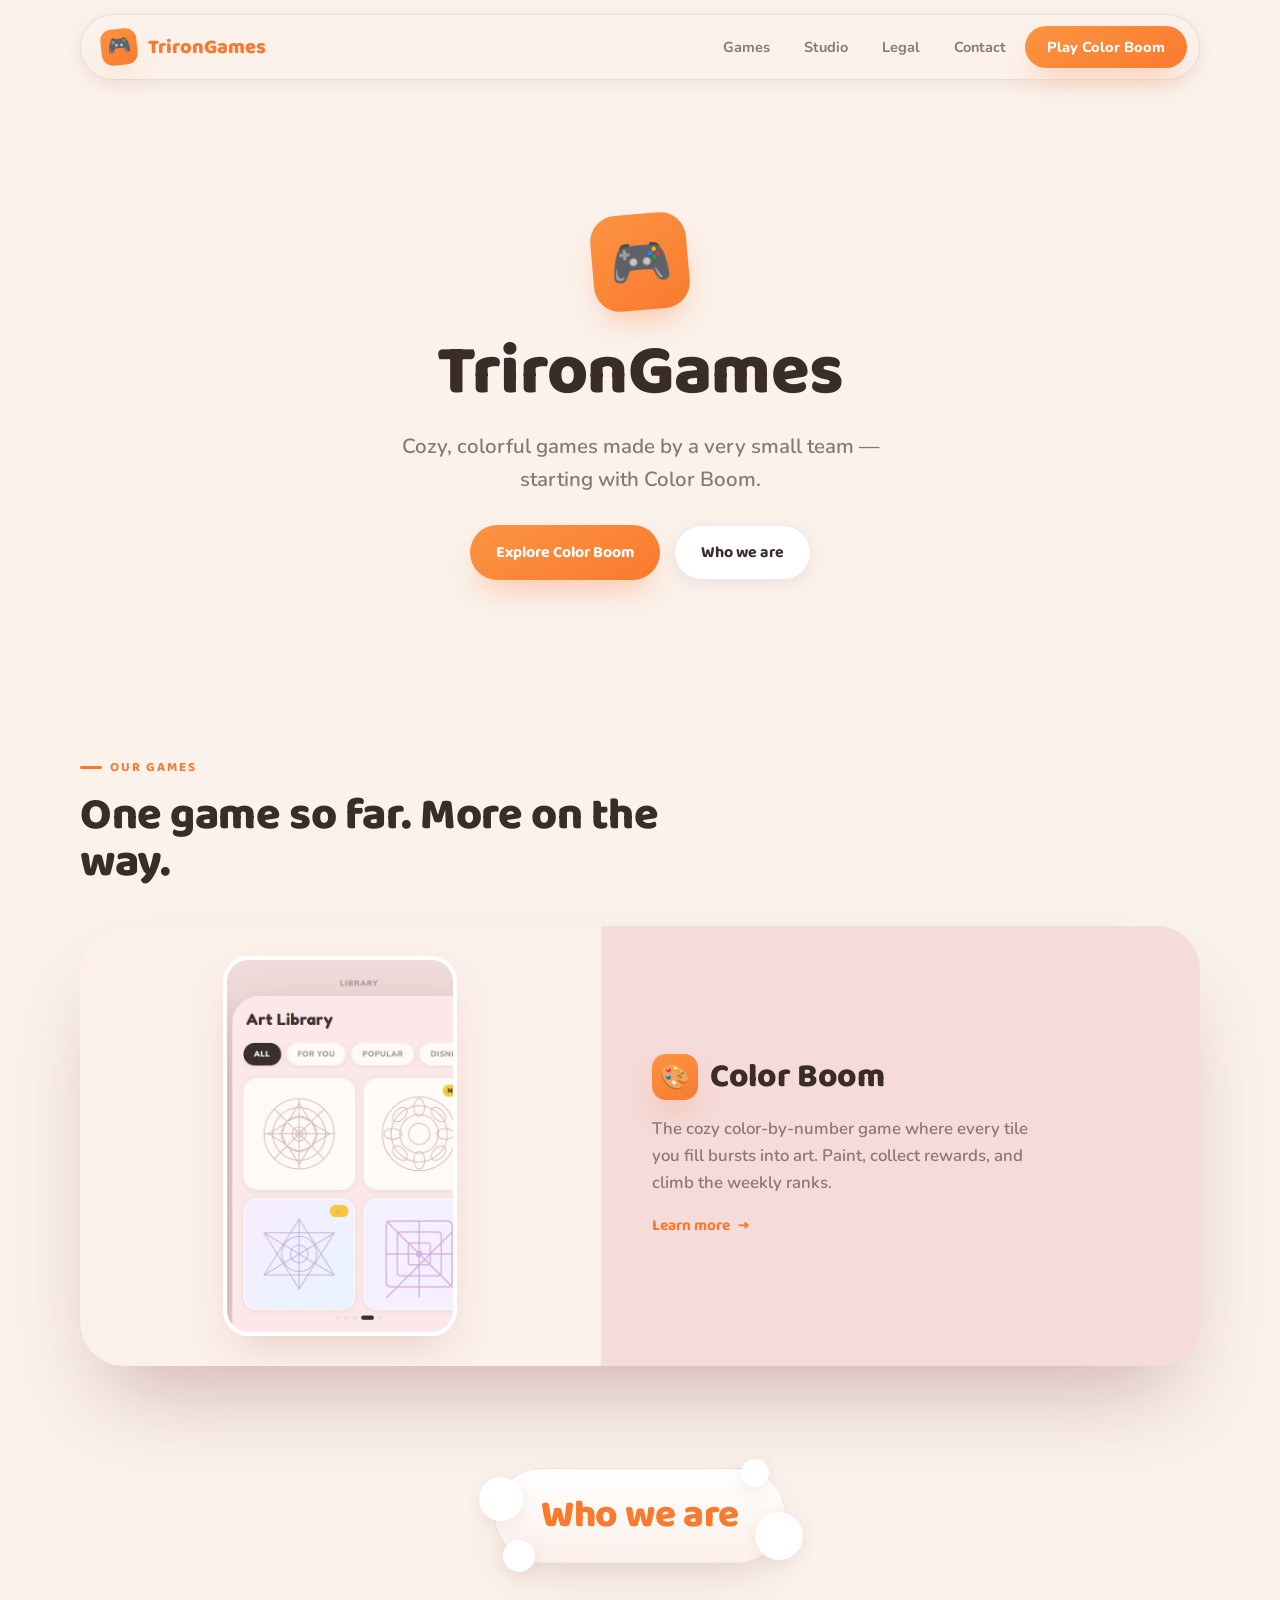
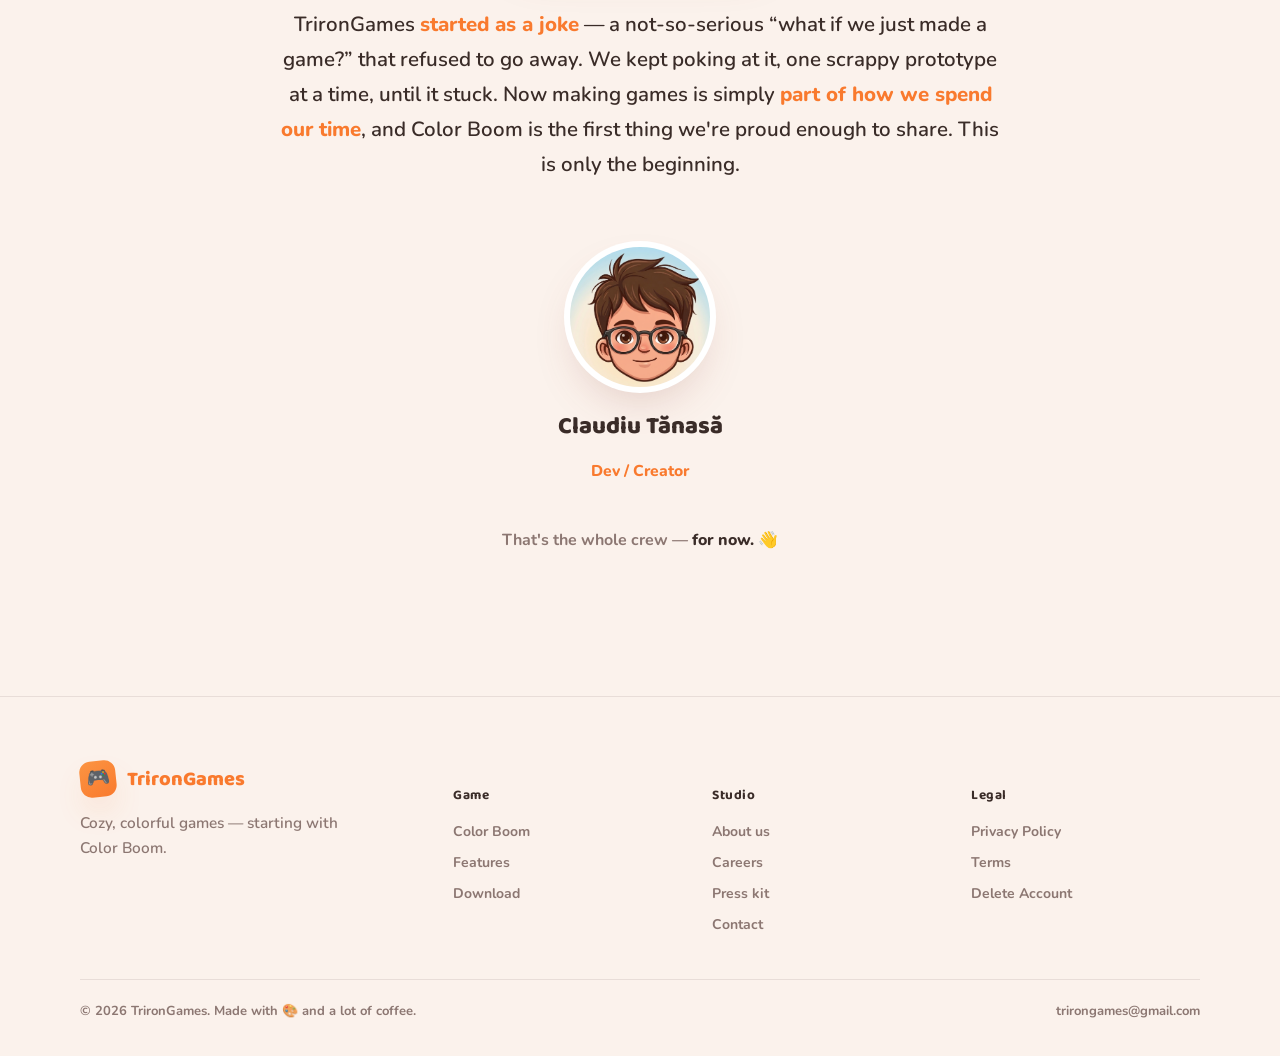
==== index.html @ ec401fc4 "Restructure into TrironGames studio site with Color Boom game page Adds studio homepage, dedicated C" ====
<!DOCTYPE html>
<html lang="en">
<head>
<meta charset="UTF-8" />
<meta name="viewport" content="width=device-width, initial-scale=1.0" />
<title>TrironGames — Cozy, colorful games</title>
<link rel="preconnect" href="https://fonts.googleapis.com" />
<link rel="preconnect" href="https://fonts.gstatic.com" crossorigin />
<link href="https://fonts.googleapis.com/css2?family=Baloo+2:wght@500;600;700;800&family=Nunito:wght@400;600;700;800;900&display=swap" rel="stylesheet" />
<link rel="stylesheet" href="assets/site.css" />
<style>
  /* Home-page-only styles */
  .home-hero { padding: clamp(70px, 10vw, 120px) 0 clamp(40px, 6vw, 70px); text-align: center; }
  .home-hero .mark-big {
    width: 96px; height: 96px; border-radius: 26px; margin: 0 auto 26px;
    background: linear-gradient(150deg, var(--primary-2), var(--primary));
    display: grid; place-items: center; font-size: 50px; color: #fff;
    box-shadow: var(--shadow-pop); transform: rotate(-5deg);
  }
  .home-hero h1 { font-size: clamp(2.6rem, 6vw, 4.4rem); }
  .home-hero .tag {
    margin: 20px auto 0; max-width: 46ch; font-size: clamp(1.05rem, 1.6vw, 1.3rem);
    color: var(--ink-2); font-weight: 600;
  }
  .home-hero .actions { display: flex; gap: 14px; justify-content: center; margin-top: 30px; flex-wrap: wrap; }

  .games-grid { display: grid; grid-template-columns: 1fr; gap: 24px; }
  .game-card {
    display: grid; grid-template-columns: 1fr 1.15fr; align-items: stretch;
    border-radius: var(--r-xl); overflow: hidden; box-shadow: var(--shadow-lg);
    background: var(--bg-2);
  }
  .game-card .shot { position: relative; background: var(--card-2); display: grid; place-items: center; padding: 30px; }
  .game-card .shot img { border-radius: 26px; box-shadow: var(--shadow-md); border: 4px solid #fff; max-height: 380px; }
  .game-card .info { padding: clamp(30px, 4vw, 52px); display: flex; flex-direction: column; gap: 16px; justify-content: center; align-items: flex-start; }
  .game-card .icon-row { display: flex; align-items: center; gap: 12px; }
  .game-card .icon-row .mini-mark {
    width: 46px; height: 46px; border-radius: 14px; display: grid; place-items: center; font-size: 24px; color: #fff;
    background: linear-gradient(150deg, var(--primary-2), var(--primary)); box-shadow: var(--shadow-pop);
  }
  .game-card h3 { font-size: clamp(1.6rem, 2.6vw, 2.2rem); }
  .game-card p.blurb { color: var(--ink-2); font-size: 1.05rem; max-width: 40ch; }
  .game-card .learn { font-family: var(--font-display); font-weight: 700; font-size: 15.5px; display: inline-flex; align-items: center; gap: 8px; }
  .game-card .learn:hover .arrow { transform: translateX(3px); }
  .game-card .arrow { transition: transform .2s; }
  @media (max-width: 800px) { .game-card { grid-template-columns: 1fr; } }

  /* Who we are (studio) */
  .who { display: flex; flex-direction: column; align-items: center; text-align: center; }
  .who-pill {
    position: relative; display: inline-flex; align-items: center; justify-content: center;
    padding: 16px 46px; border-radius: 999px; margin-bottom: clamp(28px, 4vw, 44px);
    background: linear-gradient(180deg, #ffffff, var(--card-2));
    box-shadow: var(--shadow-md); border: 1px solid var(--line);
    font-family: var(--font-display); font-weight: 800; color: var(--primary);
    font-size: clamp(1.6rem, 3.2vw, 2.4rem); letter-spacing: -.01em; z-index: 1; white-space: nowrap;
  }
  .who-pill .puff { position: absolute; background: #fff; border-radius: 50%; box-shadow: var(--shadow-sm); z-index: -1; }
  .who-pill .p1 { width: 44px; height: 44px; left: -16px; top: 8px; }
  .who-pill .p2 { width: 32px; height: 32px; left: 8px; bottom: -10px; }
  .who-pill .p3 { width: 48px; height: 48px; right: -18px; bottom: 2px; }
  .who-pill .p4 { width: 28px; height: 28px; right: 16px; top: -10px; }
  .who-story {
    max-width: 60ch; margin: 0 auto clamp(40px, 5vw, 60px);
    font-size: clamp(1.05rem, 1.6vw, 1.28rem); line-height: 1.7; font-weight: 600; color: var(--ink);
    text-wrap: pretty;
  }
  .who-story .hl { color: var(--primary); font-weight: 800; }
  .who-member { display: flex; flex-direction: column; align-items: center; gap: 14px; }
  .who-av-ring { padding: 6px; background: #fff; border-radius: 50%; box-shadow: var(--shadow-md); }
  .who-av-ring img { display: block; width: 140px; height: 140px; border-radius: 50%; object-fit: cover; background: var(--card-2); }
  .who-member b { font-family: var(--font-display); font-weight: 800; font-size: 1.5rem; color: var(--ink); }
  .who-member small { font-weight: 800; font-size: .98rem; color: var(--primary); }
  .who-foot { margin-top: clamp(30px, 4vw, 46px); font-weight: 700; color: var(--ink-2); font-size: 1rem; }
  .who-foot b { color: var(--ink); font-weight: 800; }
</style>
<template id="__bundler_thumbnail">
<svg xmlns="http://www.w3.org/2000/svg" viewBox="0 0 100 100">
<rect width="100" height="100" fill="#FBF2EC"/>
<rect x="30" y="30" width="40" height="40" rx="12" fill="#F97A2E"/>
<circle cx="50" cy="50" r="9" fill="#fff"/>
</svg>
</template>
</head>
<body>

<nav class="site-nav">
  <div class="wrap">
    <div class="nav-inner">
      <a class="site-brand" href="#top">
        <span class="mark">🎮</span>
        <span>TrironGames</span>
      </a>
      <div class="site-nav-links">
        <a href="#games">Games</a>
        <a href="#studio">Studio</a>
        <a href="legal/index.html">Legal</a>
        <a href="mailto:trirongames@gmail.com">Contact</a>
        <a class="cta" href="games/color-boom/index.html">Play Color Boom</a>
      </div>
    </div>
  </div>
</nav>

<header class="home-hero wrap" id="top">
  <div class="mark-big">🎮</div>
  <h1>TrironGames</h1>
  <p class="tag">Cozy, colorful games made by a very small team — starting with Color Boom.</p>
  <div class="actions">
    <a class="btn btn-primary" href="games/color-boom/index.html">Explore Color Boom</a>
    <a class="btn btn-ghost" href="#studio">Who we are</a>
  </div>
</header>

<section class="section" id="games">
  <div class="wrap">
    <div style="max-width:620px; margin-bottom: 40px;">
      <span class="eyebrow">Our games</span>
      <h2 style="font-size:clamp(1.9rem,3.6vw,2.8rem); margin-top:14px;">One game so far. More on the way.</h2>
    </div>
    <div class="games-grid">
      <div class="game-card">
        <div class="shot">
          <img src="games/color-boom/assets/screens/library.png" alt="Color Boom art library screenshot" />
        </div>
        <div class="info">
          <div class="icon-row">
            <div class="mini-mark">🎨</div>
            <h3>Color Boom</h3>
          </div>
          <p class="blurb">The cozy color-by-number game where every tile you fill bursts into art. Paint, collect rewards, and climb the weekly ranks.</p>
          <a class="learn" href="games/color-boom/index.html">Learn more <span class="arrow">→</span></a>
        </div>
      </div>
    </div>
  </div>
</section>

<section class="section" id="studio" style="padding-top:0;">
  <div class="wrap">
    <div class="who">
      <div class="who-pill">
        <span class="puff p1"></span><span class="puff p2"></span>
        <span class="puff p3"></span><span class="puff p4"></span>
        Who we are
      </div>
      <p class="who-story">
        TrironGames <span class="hl">started as a joke</span> — a not-so-serious
        “what if we just made a game?” that refused to go away. We kept poking at it,
        one scrappy prototype at a time, until it stuck. Now making games is simply
        <span class="hl">part of how we spend our time</span>, and Color Boom is
        the first thing we're proud enough to share. This is only the beginning.
      </p>
      <div class="who-member">
        <div class="who-av-ring"><img src="assets/claudiu.png" alt="Claudiu Tănasă" /></div>
        <b>Claudiu Tănasă</b>
        <small>Dev / Creator</small>
      </div>
      <p class="who-foot">That's the whole crew — <b>for now.</b> 👋</p>
    </div>
  </div>
</section>

<footer class="site-footer">
  <div class="wrap">
    <div class="footer-top">
      <div class="footer-brand">
        <a class="site-brand" href="#top">
          <span class="mark">🎮</span>
          <span>TrironGames</span>
        </a>
        <p>Cozy, colorful games — starting with Color Boom.</p>
      </div>
      <div>
        <h5>Game</h5>
        <ul>
          <li><a href="games/color-boom/index.html">Color Boom</a></li>
          <li><a href="games/color-boom/index.html#features">Features</a></li>
          <li><a href="games/color-boom/index.html#download">Download</a></li>
        </ul>
      </div>
      <div>
        <h5>Studio</h5>
        <ul>
          <li><a href="#studio">About us</a></li>
          <li><a href="#studio">Careers</a></li>
          <li><a href="#studio">Press kit</a></li>
          <li><a href="mailto:trirongames@gmail.com">Contact</a></li>
        </ul>
      </div>
      <div>
        <h5>Legal</h5>
        <ul>
          <li><a href="legal/privacy-policy.html">Privacy Policy</a></li>
          <li><a href="legal/terms.html">Terms</a></li>
          <li><a href="legal/delete-account.html">Delete Account</a></li>
        </ul>
      </div>
    </div>
    <div class="footer-bot">
      <span>© 2026 TrironGames. Made with 🎨 and a lot of coffee.</span>
      <span>trirongames@gmail.com</span>
    </div>
  </div>
</footer>

</body>
</html>
---- assets/site.css ----
/* assets/site.css — shared design tokens & chrome for TrironGames site
   (homepage + legal pages). Fonts: Baloo 2 (display) + Nunito (body).
   Accent: warm orange, matching the Color Boom brand. */

:root {
  --bg:        #FBF2EC;
  --bg-2:      #F5DBD9;
  --card:      #FFFFFF;
  --card-2:    #FCF0EA;
  --ink:       #3A2C28;
  --ink-2:     #8C7772;
  --ink-3:     #B9A6A0;
  --line:      rgba(58,44,40,.10);
  --line-2:    rgba(58,44,40,.16);

  --primary:   #F97A2E;
  --primary-2: #FC9442;
  --primary-ink: #FFFFFF;

  --shadow-sm: 0 4px 16px rgba(150,80,70,.10);
  --shadow-md: 0 20px 44px -16px rgba(150,80,70,.26);
  --shadow-lg: 0 48px 90px -28px rgba(130,62,52,.36);
  --shadow-pop: 0 16px 32px -10px rgba(249,122,46,.42);

  --r-sm: 14px;
  --r-md: 22px;
  --r-lg: 32px;
  --r-xl: 44px;

  --font-display: "Baloo 2", system-ui, sans-serif;
  --font-body: "Nunito", system-ui, sans-serif;
}

*, *::before, *::after { box-sizing: border-box; }
html { scroll-behavior: smooth; }
body {
  margin: 0;
  font-family: var(--font-body);
  font-weight: 600;
  color: var(--ink);
  background: var(--bg);
  -webkit-font-smoothing: antialiased;
}
h1, h2, h3, h4 { font-family: var(--font-display); font-weight: 800; margin: 0; line-height: 1.05; letter-spacing: -.01em; }
p { margin: 0; line-height: 1.6; }
a { color: var(--primary); text-decoration: none; }
a:hover { color: var(--primary-2); }
img { display: block; max-width: 100%; }
button { font-family: inherit; cursor: pointer; }
::selection { background: var(--primary); color: #fff; }

.wrap { width: min(1120px, 92vw); margin: 0 auto; }
.section { padding: clamp(56px, 8vw, 110px) 0; }
.eyebrow {
  font-family: var(--font-display); font-weight: 700;
  font-size: 13px; letter-spacing: .14em; text-transform: uppercase;
  color: var(--primary); display: inline-flex; align-items: center; gap: 8px;
}
.eyebrow::before { content: ""; width: 22px; height: 3px; border-radius: 2px; background: var(--primary); }

/* ---------- Nav ---------- */
.site-nav { position: sticky; top: 0; z-index: 100; padding: 14px 0; }
.site-nav .nav-inner {
  display: flex; align-items: center; gap: 18px;
  padding: 11px 12px 11px 20px; border-radius: 999px;
  background: color-mix(in srgb, var(--bg) 74%, transparent);
  -webkit-backdrop-filter: blur(16px) saturate(150%); backdrop-filter: blur(16px) saturate(150%);
  border: 1px solid var(--line); box-shadow: var(--shadow-sm);
}
.site-brand { display: flex; align-items: center; gap: 11px; font-family: var(--font-display); font-weight: 800; font-size: 20px; }
.site-brand .mark {
  width: 36px; height: 36px; border-radius: 11px;
  background: linear-gradient(150deg, var(--primary-2), var(--primary));
  display: grid; place-items: center; font-size: 19px; color: #fff;
  box-shadow: var(--shadow-pop); transform: rotate(-6deg);
}
.site-nav-links { display: flex; gap: 4px; margin-left: auto; align-items: center; }
.site-nav-links a { font-weight: 700; font-size: 14.5px; color: var(--ink-2); padding: 9px 15px; border-radius: 999px; transition: .2s; }
.site-nav-links a:hover { color: var(--ink); background: rgba(255,255,255,.6); }
.site-nav-links .cta {
  border: none; color: #fff; font-weight: 800; font-size: 14.5px;
  padding: 11px 22px; border-radius: 999px;
  background: linear-gradient(150deg, var(--primary-2), var(--primary));
  box-shadow: var(--shadow-pop);
}
@media (max-width: 720px) { .site-nav-links a:not(.cta) { display: none; } }

/* ---------- Buttons ---------- */
.btn {
  display: inline-flex; align-items: center; gap: 9px; border: none;
  font-family: var(--font-display); font-weight: 700; font-size: 16px;
  padding: 14px 26px; border-radius: 999px; transition: transform .25s cubic-bezier(.34,1.56,.64,1);
}
.btn-primary { color: #fff; background: linear-gradient(150deg, var(--primary-2), var(--primary)); box-shadow: var(--shadow-pop); }
.btn-primary:hover { transform: translateY(-3px) scale(1.02); }
.btn-ghost { background: var(--card); color: var(--ink); box-shadow: var(--shadow-sm); border: 1px solid var(--line); }
.btn-ghost:hover { transform: translateY(-3px); }

/* ---------- Footer (shared) ---------- */
.site-footer { padding: 64px 0 36px; border-top: 1px solid var(--line); margin-top: 40px; }
.site-footer .footer-top { display: grid; grid-template-columns: 1.5fr 1fr 1fr 1fr; gap: 30px; }
.site-footer .footer-brand p { color: var(--ink-2); font-size: .96rem; max-width: 30ch; margin-top: 14px; }
.site-footer h5 { font-family: var(--font-display); font-size: 13.5px; letter-spacing: .04em; margin-bottom: 14px; }
.site-footer ul { list-style: none; padding: 0; margin: 0; display: flex; flex-direction: column; gap: 9px; }
.site-footer ul a { color: var(--ink-2); font-weight: 700; font-size: 14px; }
.site-footer ul a:hover { color: var(--primary); }
.site-footer .footer-bot {
  display: flex; flex-wrap: wrap; justify-content: space-between; gap: 12px; align-items: center;
  margin-top: 44px; padding-top: 22px; border-top: 1px solid var(--line);
  color: var(--ink-2); font-size: 13px; font-weight: 700;
}
@media (max-width: 720px) { .site-footer .footer-top { grid-template-columns: 1fr 1fr; } }

/* ---------- Cards ---------- */
.card {
  background: var(--card); border-radius: var(--r-lg); box-shadow: var(--shadow-sm);
  border: 1px solid var(--line);
}
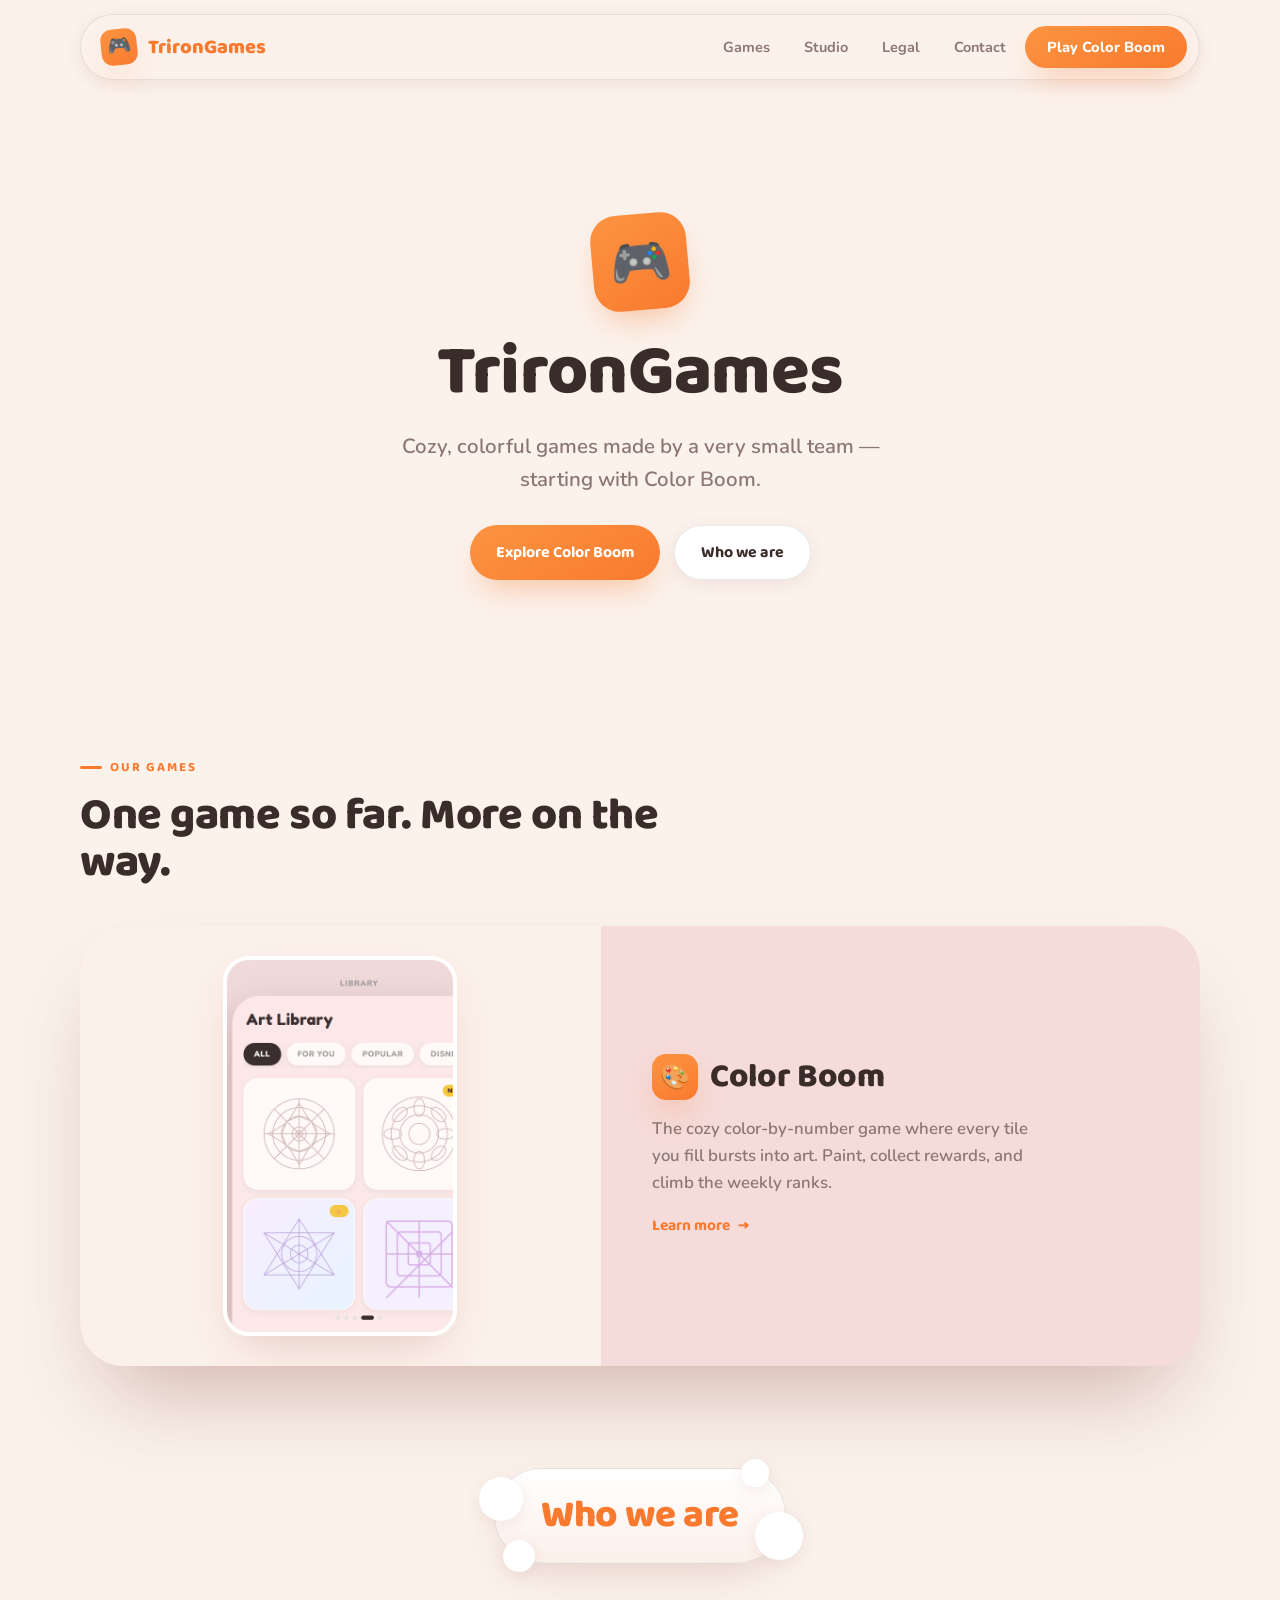
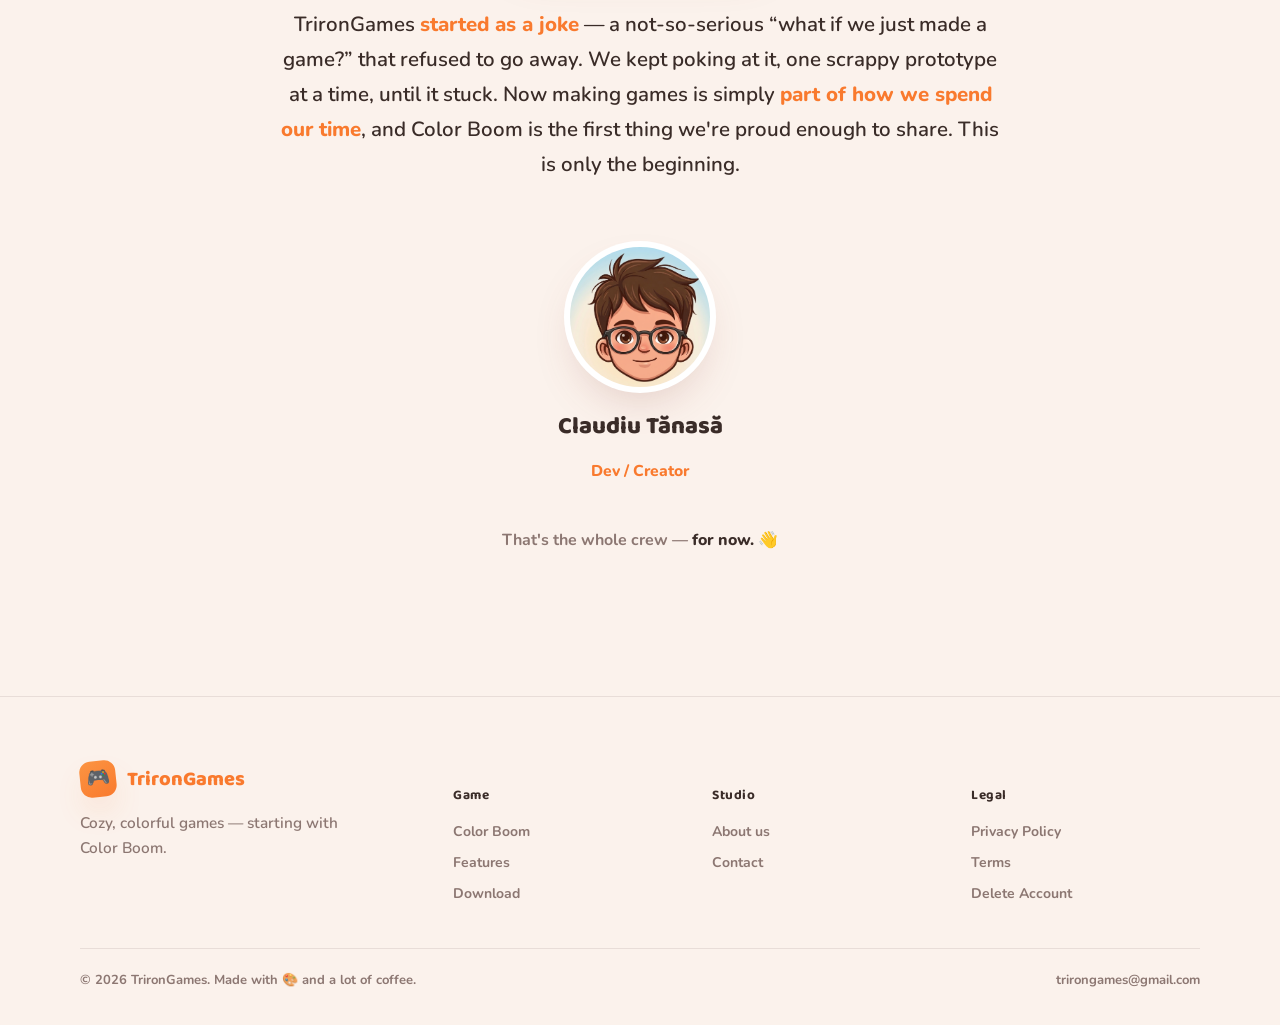
==== commit 3d60704a: "Fix Color Boom site: real logo/screenshots, working links, headliner-only hero - Remove dev-only her" ====
--- a/index.html
+++ b/index.html
@@ -183,8 +183,6 @@
         <h5>Studio</h5>
         <ul>
           <li><a href="#studio">About us</a></li>
-          <li><a href="#studio">Careers</a></li>
-          <li><a href="#studio">Press kit</a></li>
           <li><a href="mailto:trirongames@gmail.com">Contact</a></li>
         </ul>
       </div>
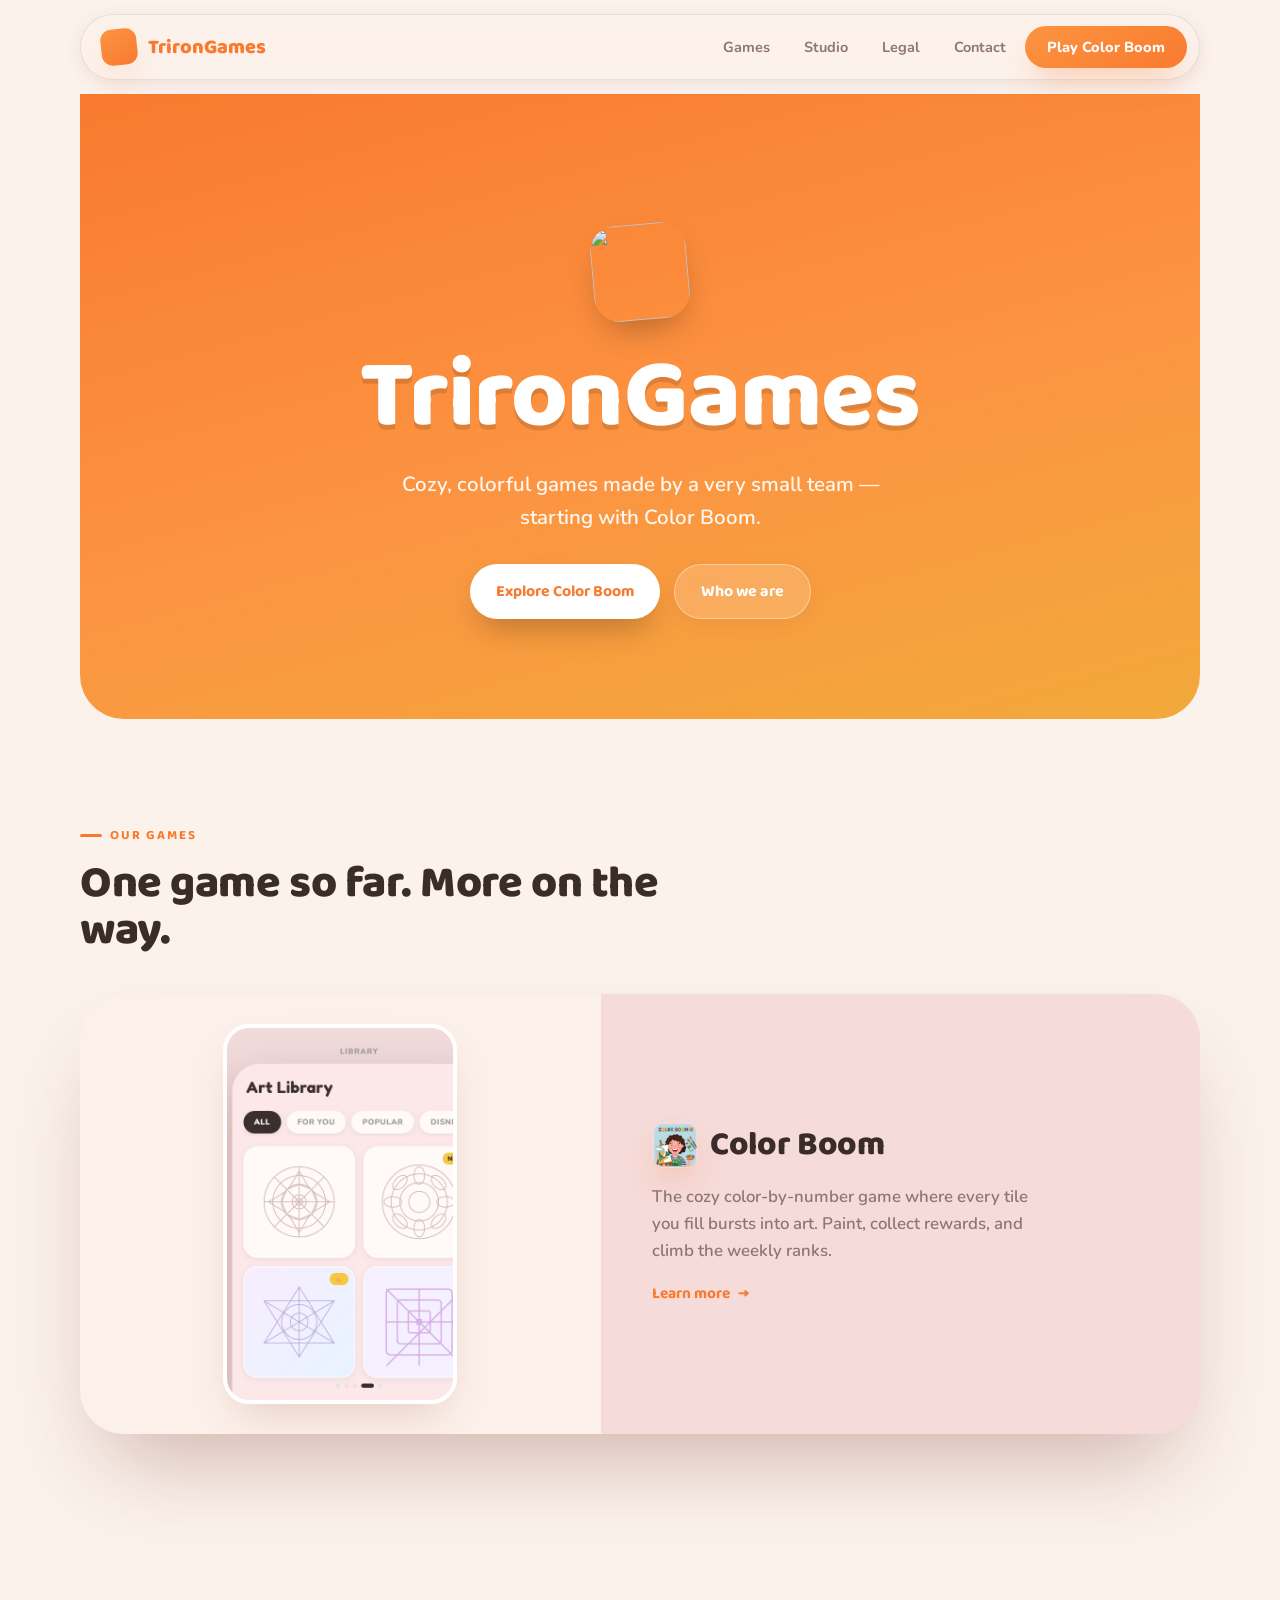
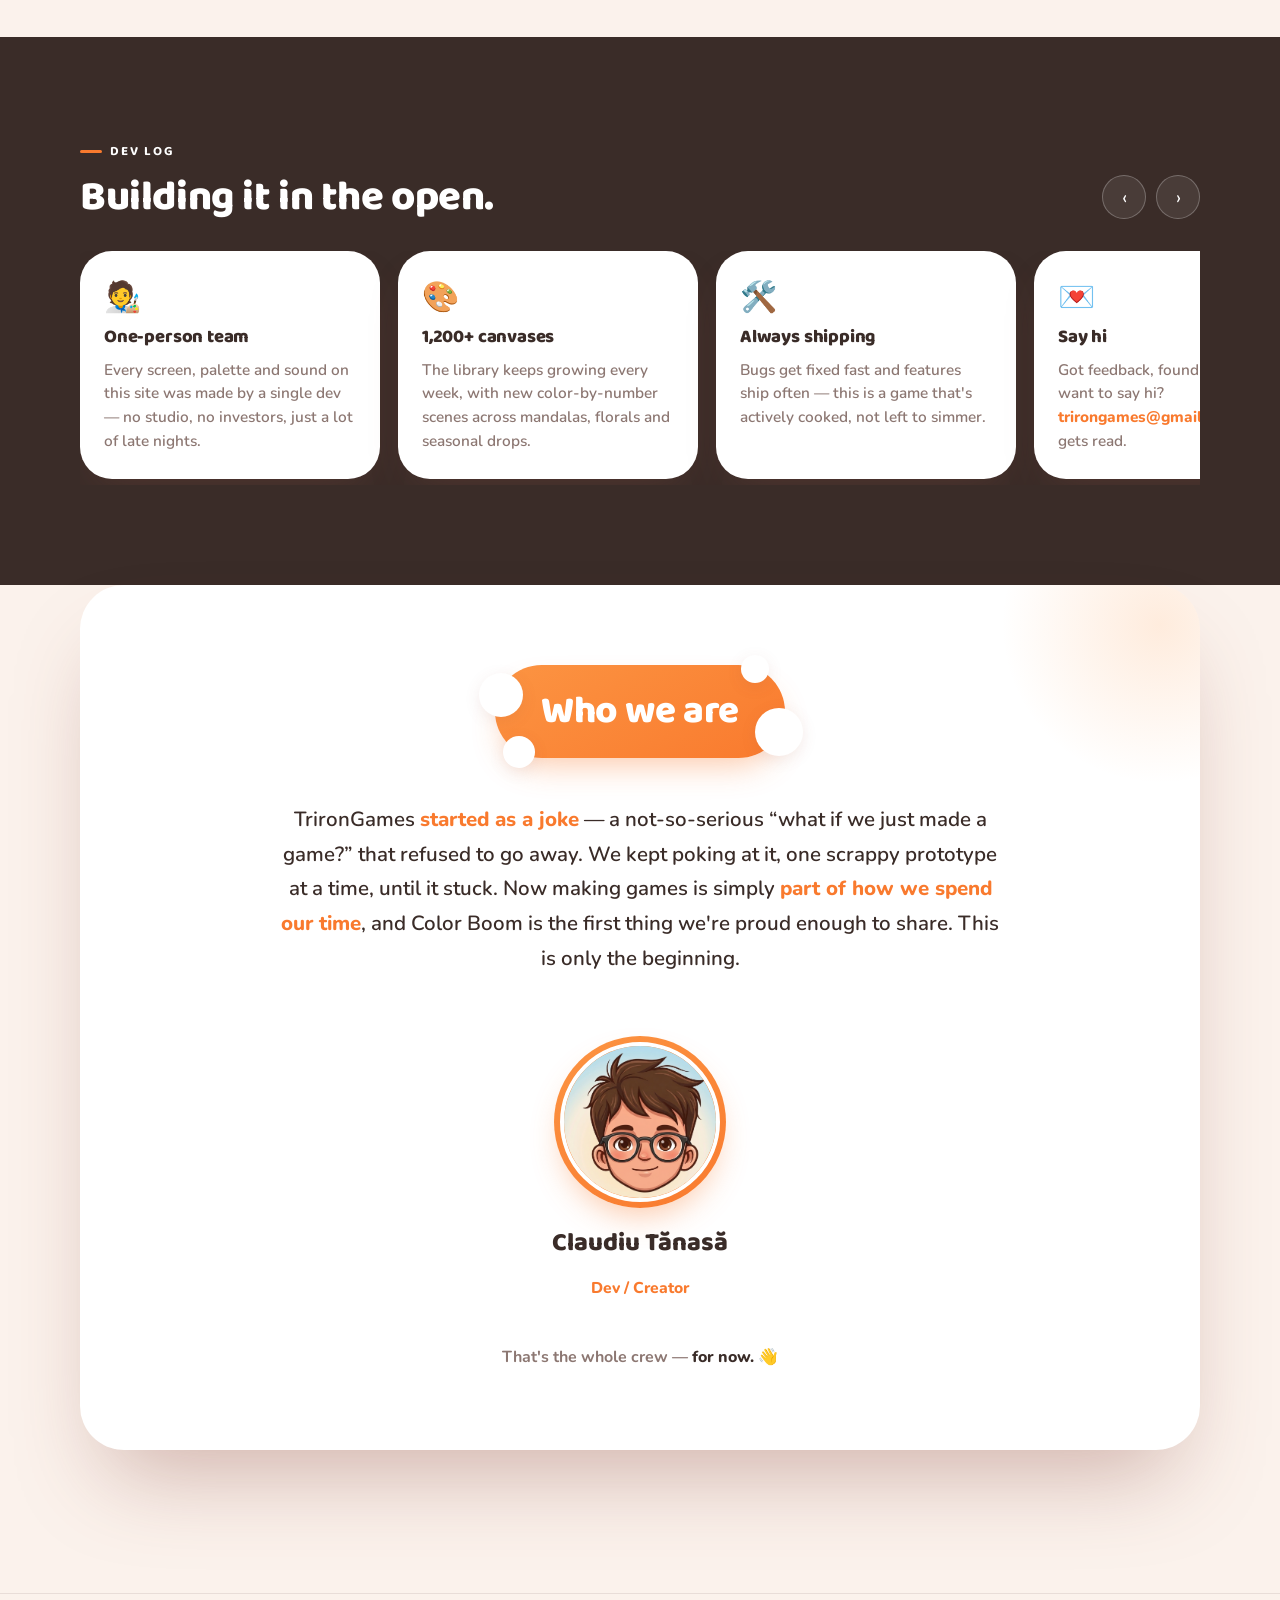
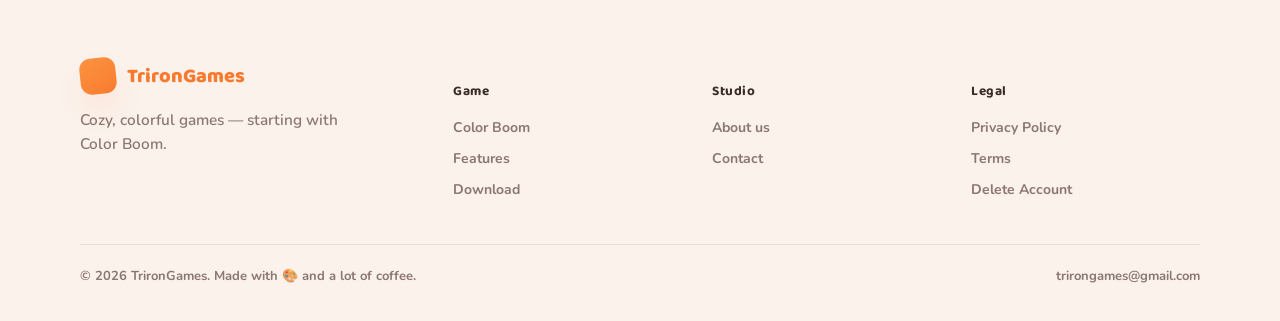
==== commit 3fb0ec9e: "Bold gradient redesign for hero/studio sections, honest dev-log, brand icon fix Replace fabricated s" ====
--- a/index.html
+++ b/index.html
@@ -10,19 +10,53 @@
 <link rel="stylesheet" href="assets/site.css" />
 <style>
   /* Home-page-only styles */
-  .home-hero { padding: clamp(70px, 10vw, 120px) 0 clamp(40px, 6vw, 70px); text-align: center; }
+  .home-hero {
+    padding: clamp(80px, 11vw, 130px) 0 clamp(60px, 8vw, 100px); text-align: center;
+    background: linear-gradient(165deg, var(--primary) 0%, var(--primary-2) 55%, #F2A93B 100%);
+    border-radius: 0 0 var(--r-xl) var(--r-xl);
+    color: #fff;
+  }
   .home-hero .mark-big {
     width: 96px; height: 96px; border-radius: 26px; margin: 0 auto 26px;
-    background: linear-gradient(150deg, var(--primary-2), var(--primary));
+    overflow: hidden;
     display: grid; place-items: center; font-size: 50px; color: #fff;
-    box-shadow: var(--shadow-pop); transform: rotate(-5deg);
-  }
-  .home-hero h1 { font-size: clamp(2.6rem, 6vw, 4.4rem); }
+    box-shadow: 0 16px 32px -10px rgba(0,0,0,.28); transform: rotate(-5deg);
+  }
+  .home-hero .mark-big img { width: 100%; height: 100%; object-fit: cover; display: block; }
+  .home-hero h1 { font-size: clamp(3.1rem, 7.6vw, 6.6rem); color: #fff; text-shadow: 0 5px 0 rgba(0,0,0,.12); }
   .home-hero .tag {
     margin: 20px auto 0; max-width: 46ch; font-size: clamp(1.05rem, 1.6vw, 1.3rem);
-    color: var(--ink-2); font-weight: 600;
+    color: rgba(255,255,255,.92); font-weight: 600;
   }
   .home-hero .actions { display: flex; gap: 14px; justify-content: center; margin-top: 30px; flex-wrap: wrap; }
+  .home-hero .btn-primary { background: #fff; color: var(--primary); box-shadow: 0 16px 32px -10px rgba(0,0,0,.28); }
+  .home-hero .btn-primary:hover { color: var(--primary-2); }
+  .home-hero .btn-ghost { background: rgba(255,255,255,.16); color: #fff; border-color: rgba(255,255,255,.4); backdrop-filter: blur(6px); -webkit-backdrop-filter: blur(6px); }
+  .home-hero .btn-ghost:hover { background: rgba(255,255,255,.24); color: #fff; }
+
+  /* Dev log — dark contrasting band, horizontal scroll-snap cards */
+  .devlog-band { background: var(--ink); padding: clamp(56px, 8vw, 100px) 0; margin-top: clamp(56px, 8vw, 100px); }
+  .devlog-head { display: flex; align-items: flex-end; justify-content: space-between; gap: 24px; margin-bottom: 32px; flex-wrap: wrap; }
+  .devlog-nav { display: flex; gap: 10px; }
+  .devlog-arrow {
+    width: 44px; height: 44px; border-radius: 50%; border: 1px solid rgba(255,255,255,.25);
+    background: rgba(255,255,255,.08); color: #fff; font-size: 20px; cursor: pointer; transition: .2s;
+  }
+  .devlog-arrow:hover { background: rgba(255,255,255,.18); }
+  .devlog-row {
+    display: flex; gap: 18px; overflow-x: auto; scroll-snap-type: x mandatory;
+    padding-bottom: 6px; scrollbar-width: none;
+  }
+  .devlog-row::-webkit-scrollbar { display: none; }
+  .devlog-card {
+    scroll-snap-align: start; flex: 0 0 min(300px, 84vw);
+    background: var(--card); border-radius: var(--r-lg); padding: 26px 24px;
+    display: flex; flex-direction: column; gap: 10px; box-shadow: var(--shadow-md);
+  }
+  .devlog-card .dl-em { font-size: 30px; }
+  .devlog-card h4 { font-family: var(--font-display); font-weight: 800; font-size: 1.15rem; color: var(--ink); }
+  .devlog-card p { font-size: .96rem; color: var(--ink-2); font-weight: 600; line-height: 1.55; }
+  .devlog-card p a { color: var(--primary); font-weight: 800; }
 
   .games-grid { display: grid; grid-template-columns: 1fr; gap: 24px; }
   .game-card {
@@ -36,8 +70,9 @@
   .game-card .icon-row { display: flex; align-items: center; gap: 12px; }
   .game-card .icon-row .mini-mark {
     width: 46px; height: 46px; border-radius: 14px; display: grid; place-items: center; font-size: 24px; color: #fff;
-    background: linear-gradient(150deg, var(--primary-2), var(--primary)); box-shadow: var(--shadow-pop);
-  }
+    overflow: hidden; box-shadow: var(--shadow-pop);
+  }
+  .game-card .icon-row .mini-mark img { width: 100%; height: 100%; object-fit: cover; display: block; }
   .game-card h3 { font-size: clamp(1.6rem, 2.6vw, 2.2rem); }
   .game-card p.blurb { color: var(--ink-2); font-size: 1.05rem; max-width: 40ch; }
   .game-card .learn { font-family: var(--font-display); font-weight: 700; font-size: 15.5px; display: inline-flex; align-items: center; gap: 8px; }
@@ -47,12 +82,22 @@
 
   /* Who we are (studio) */
   .who { display: flex; flex-direction: column; align-items: center; text-align: center; }
+  .who-panel {
+    position: relative; width: 100%; overflow: hidden;
+    background: var(--card); border-radius: var(--r-xl); box-shadow: var(--shadow-lg);
+    padding: clamp(48px, 7vw, 80px) clamp(24px, 6vw, 60px);
+  }
+  .who-panel::before {
+    content: ""; position: absolute; top: -120px; right: -120px; width: 320px; height: 320px;
+    border-radius: 50%; background: radial-gradient(circle, var(--primary-2), transparent 70%);
+    opacity: .18; pointer-events: none;
+  }
   .who-pill {
     position: relative; display: inline-flex; align-items: center; justify-content: center;
     padding: 16px 46px; border-radius: 999px; margin-bottom: clamp(28px, 4vw, 44px);
-    background: linear-gradient(180deg, #ffffff, var(--card-2));
-    box-shadow: var(--shadow-md); border: 1px solid var(--line);
-    font-family: var(--font-display); font-weight: 800; color: var(--primary);
+    background: linear-gradient(150deg, var(--primary-2), var(--primary));
+    box-shadow: var(--shadow-pop);
+    font-family: var(--font-display); font-weight: 800; color: #fff;
     font-size: clamp(1.6rem, 3.2vw, 2.4rem); letter-spacing: -.01em; z-index: 1; white-space: nowrap;
   }
   .who-pill .puff { position: absolute; background: #fff; border-radius: 50%; box-shadow: var(--shadow-sm); z-index: -1; }
@@ -61,17 +106,20 @@
   .who-pill .p3 { width: 48px; height: 48px; right: -18px; bottom: 2px; }
   .who-pill .p4 { width: 28px; height: 28px; right: 16px; top: -10px; }
   .who-story {
-    max-width: 60ch; margin: 0 auto clamp(40px, 5vw, 60px);
+    max-width: 60ch; margin: 0 auto clamp(40px, 5vw, 60px); position: relative; z-index: 1;
     font-size: clamp(1.05rem, 1.6vw, 1.28rem); line-height: 1.7; font-weight: 600; color: var(--ink);
     text-wrap: pretty;
   }
   .who-story .hl { color: var(--primary); font-weight: 800; }
-  .who-member { display: flex; flex-direction: column; align-items: center; gap: 14px; }
-  .who-av-ring { padding: 6px; background: #fff; border-radius: 50%; box-shadow: var(--shadow-md); }
-  .who-av-ring img { display: block; width: 140px; height: 140px; border-radius: 50%; object-fit: cover; background: var(--card-2); }
-  .who-member b { font-family: var(--font-display); font-weight: 800; font-size: 1.5rem; color: var(--ink); }
+  .who-member { display: flex; flex-direction: column; align-items: center; gap: 14px; position: relative; z-index: 1; }
+  .who-av-ring {
+    padding: 6px; border-radius: 50%; background: linear-gradient(150deg, var(--primary-2), var(--primary));
+    box-shadow: var(--shadow-pop);
+  }
+  .who-av-ring img { display: block; width: 160px; height: 160px; border-radius: 50%; object-fit: cover; background: var(--card-2); border: 4px solid #fff; }
+  .who-member b { font-family: var(--font-display); font-weight: 800; font-size: 1.6rem; color: var(--ink); }
   .who-member small { font-weight: 800; font-size: .98rem; color: var(--primary); }
-  .who-foot { margin-top: clamp(30px, 4vw, 46px); font-weight: 700; color: var(--ink-2); font-size: 1rem; }
+  .who-foot { margin-top: clamp(30px, 4vw, 46px); font-weight: 700; color: var(--ink-2); font-size: 1rem; position: relative; z-index: 1; }
   .who-foot b { color: var(--ink); font-weight: 800; }
 </style>
 <template id="__bundler_thumbnail">
@@ -88,7 +136,7 @@
   <div class="wrap">
     <div class="nav-inner">
       <a class="site-brand" href="#top">
-        <span class="mark">🎮</span>
+        <span class="mark"><img src="assets/trirongames-icon.png" alt="" /></span>
         <span>TrironGames</span>
       </a>
       <div class="site-nav-links">
@@ -103,7 +151,7 @@
 </nav>
 
 <header class="home-hero wrap" id="top">
-  <div class="mark-big">🎮</div>
+  <div class="mark-big"><img src="assets/trirongames-icon.png" alt="" /></div>
   <h1>TrironGames</h1>
   <p class="tag">Cozy, colorful games made by a very small team — starting with Color Boom.</p>
   <div class="actions">
@@ -125,7 +173,7 @@
         </div>
         <div class="info">
           <div class="icon-row">
-            <div class="mini-mark">🎨</div>
+            <div class="mini-mark"><img src="games/color-boom/assets/logo.png" alt="" /></div>
             <h3>Color Boom</h3>
           </div>
           <p class="blurb">The cozy color-by-number game where every tile you fill bursts into art. Paint, collect rewards, and climb the weekly ranks.</p>
@@ -136,8 +184,46 @@
   </div>
 </section>
 
+<section class="devlog-band" id="devlog">
+  <div class="wrap">
+    <div class="devlog-head">
+      <div>
+        <span class="eyebrow" style="color:#fff;">Dev log</span>
+        <h2 style="font-size:clamp(1.9rem,3.6vw,2.6rem); margin-top:14px; color:#fff;">Building it in the open.</h2>
+      </div>
+      <div class="devlog-nav">
+        <button class="devlog-arrow" id="devlogPrev" aria-label="Previous">‹</button>
+        <button class="devlog-arrow" id="devlogNext" aria-label="Next">›</button>
+      </div>
+    </div>
+    <div class="devlog-row" id="devlogRow">
+      <article class="devlog-card">
+        <span class="dl-em">🧑‍🎨</span>
+        <h4>One-person team</h4>
+        <p>Every screen, palette and sound on this site was made by a single dev — no studio, no investors, just a lot of late nights.</p>
+      </article>
+      <article class="devlog-card">
+        <span class="dl-em">🎨</span>
+        <h4>1,200+ canvases</h4>
+        <p>The library keeps growing every week, with new color-by-number scenes across mandalas, florals and seasonal drops.</p>
+      </article>
+      <article class="devlog-card">
+        <span class="dl-em">🛠️</span>
+        <h4>Always shipping</h4>
+        <p>Bugs get fixed fast and features ship often — this is a game that's actively cooked, not left to simmer.</p>
+      </article>
+      <article class="devlog-card">
+        <span class="dl-em">💌</span>
+        <h4>Say hi</h4>
+        <p>Got feedback, found a bug, or just want to say hi? <a href="mailto:trirongames@gmail.com">trirongames@gmail.com</a> always gets read.</p>
+      </article>
+    </div>
+  </div>
+</section>
+
 <section class="section" id="studio" style="padding-top:0;">
   <div class="wrap">
+    <div class="who-panel">
     <div class="who">
       <div class="who-pill">
         <span class="puff p1"></span><span class="puff p2"></span>
@@ -158,6 +244,7 @@
       </div>
       <p class="who-foot">That's the whole crew — <b>for now.</b> 👋</p>
     </div>
+    </div>
   </div>
 </section>
 
@@ -166,7 +253,7 @@
     <div class="footer-top">
       <div class="footer-brand">
         <a class="site-brand" href="#top">
-          <span class="mark">🎮</span>
+          <span class="mark"><img src="assets/trirongames-icon.png" alt="" /></span>
           <span>TrironGames</span>
         </a>
         <p>Cozy, colorful games — starting with Color Boom.</p>
@@ -202,5 +289,17 @@
   </div>
 </footer>
 
+<script>
+  (function () {
+    const row = document.getElementById('devlogRow');
+    const prev = document.getElementById('devlogPrev');
+    const next = document.getElementById('devlogNext');
+    if (!row || !prev || !next) return;
+    const step = () => Math.min(300, row.clientWidth * 0.85);
+    prev.addEventListener('click', () => row.scrollBy({ left: -step(), behavior: 'smooth' }));
+    next.addEventListener('click', () => row.scrollBy({ left: step(), behavior: 'smooth' }));
+  })();
+</script>
+
 </body>
 </html>
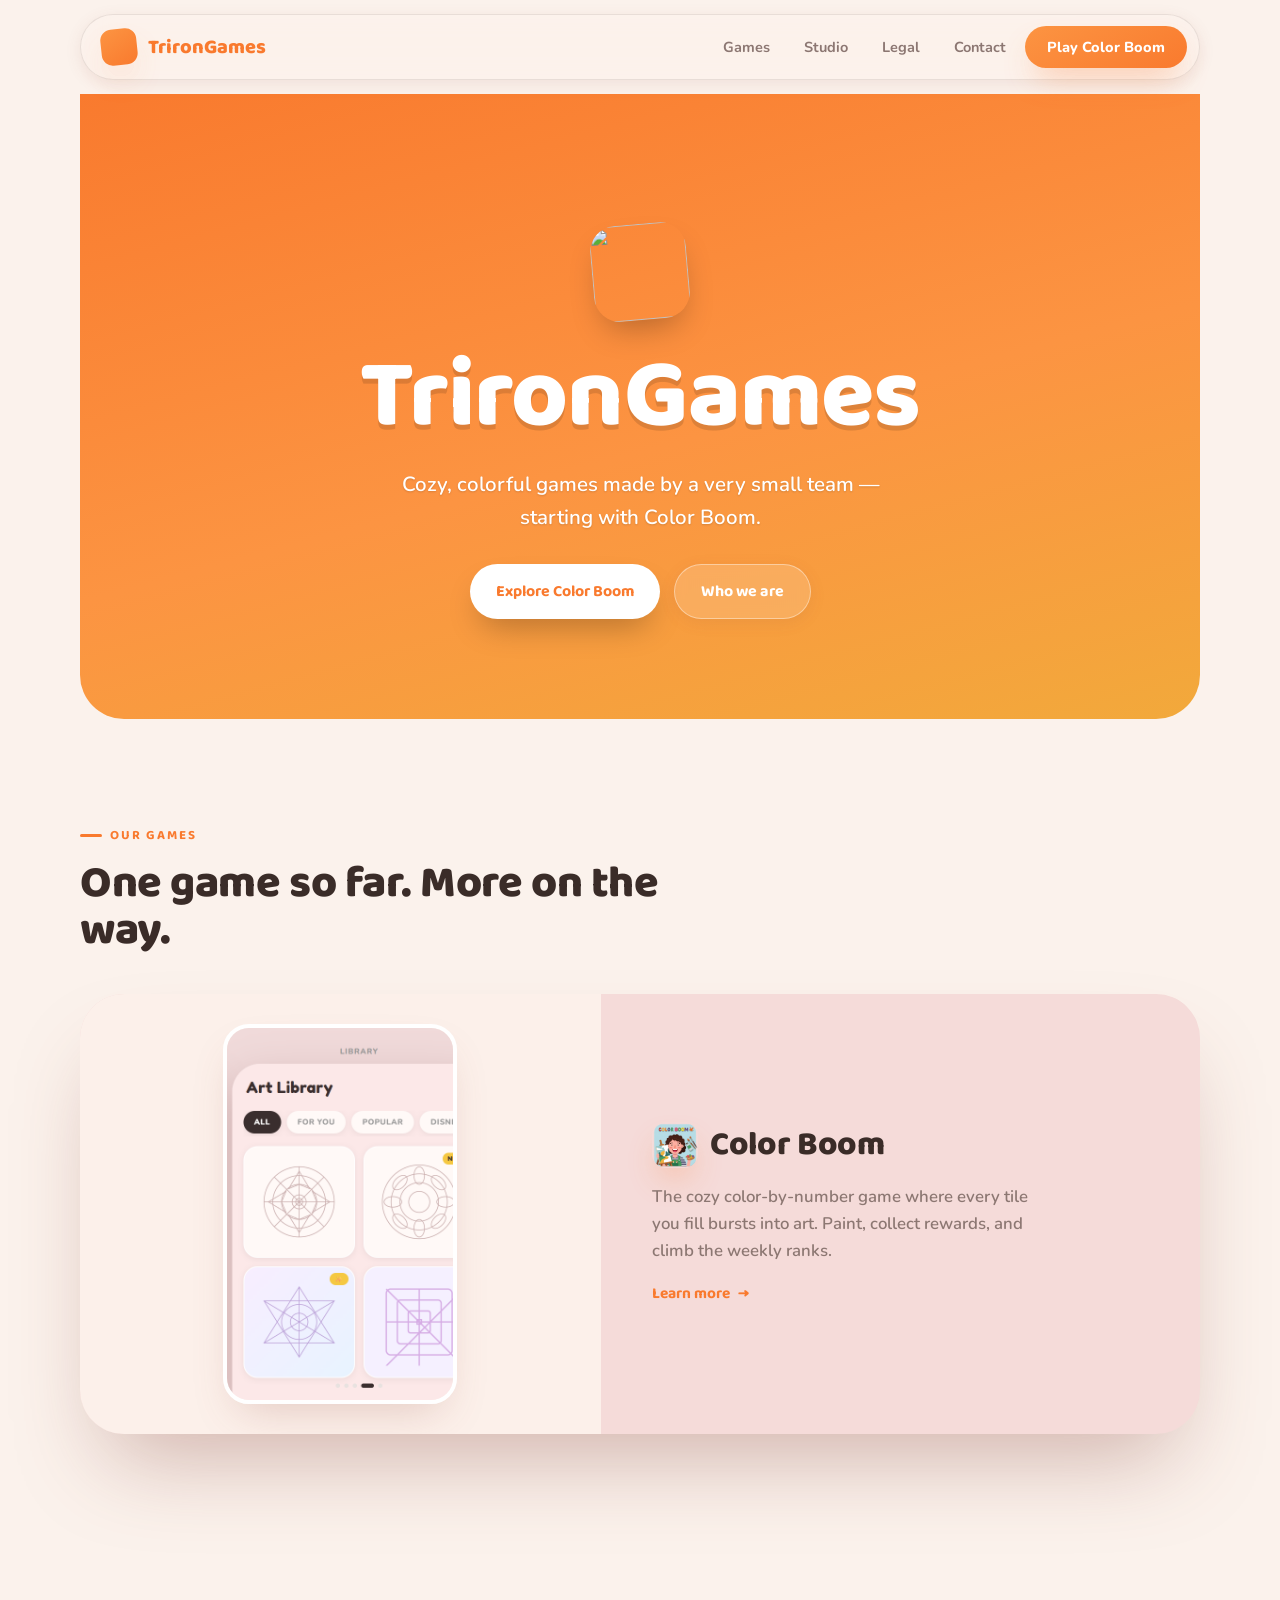
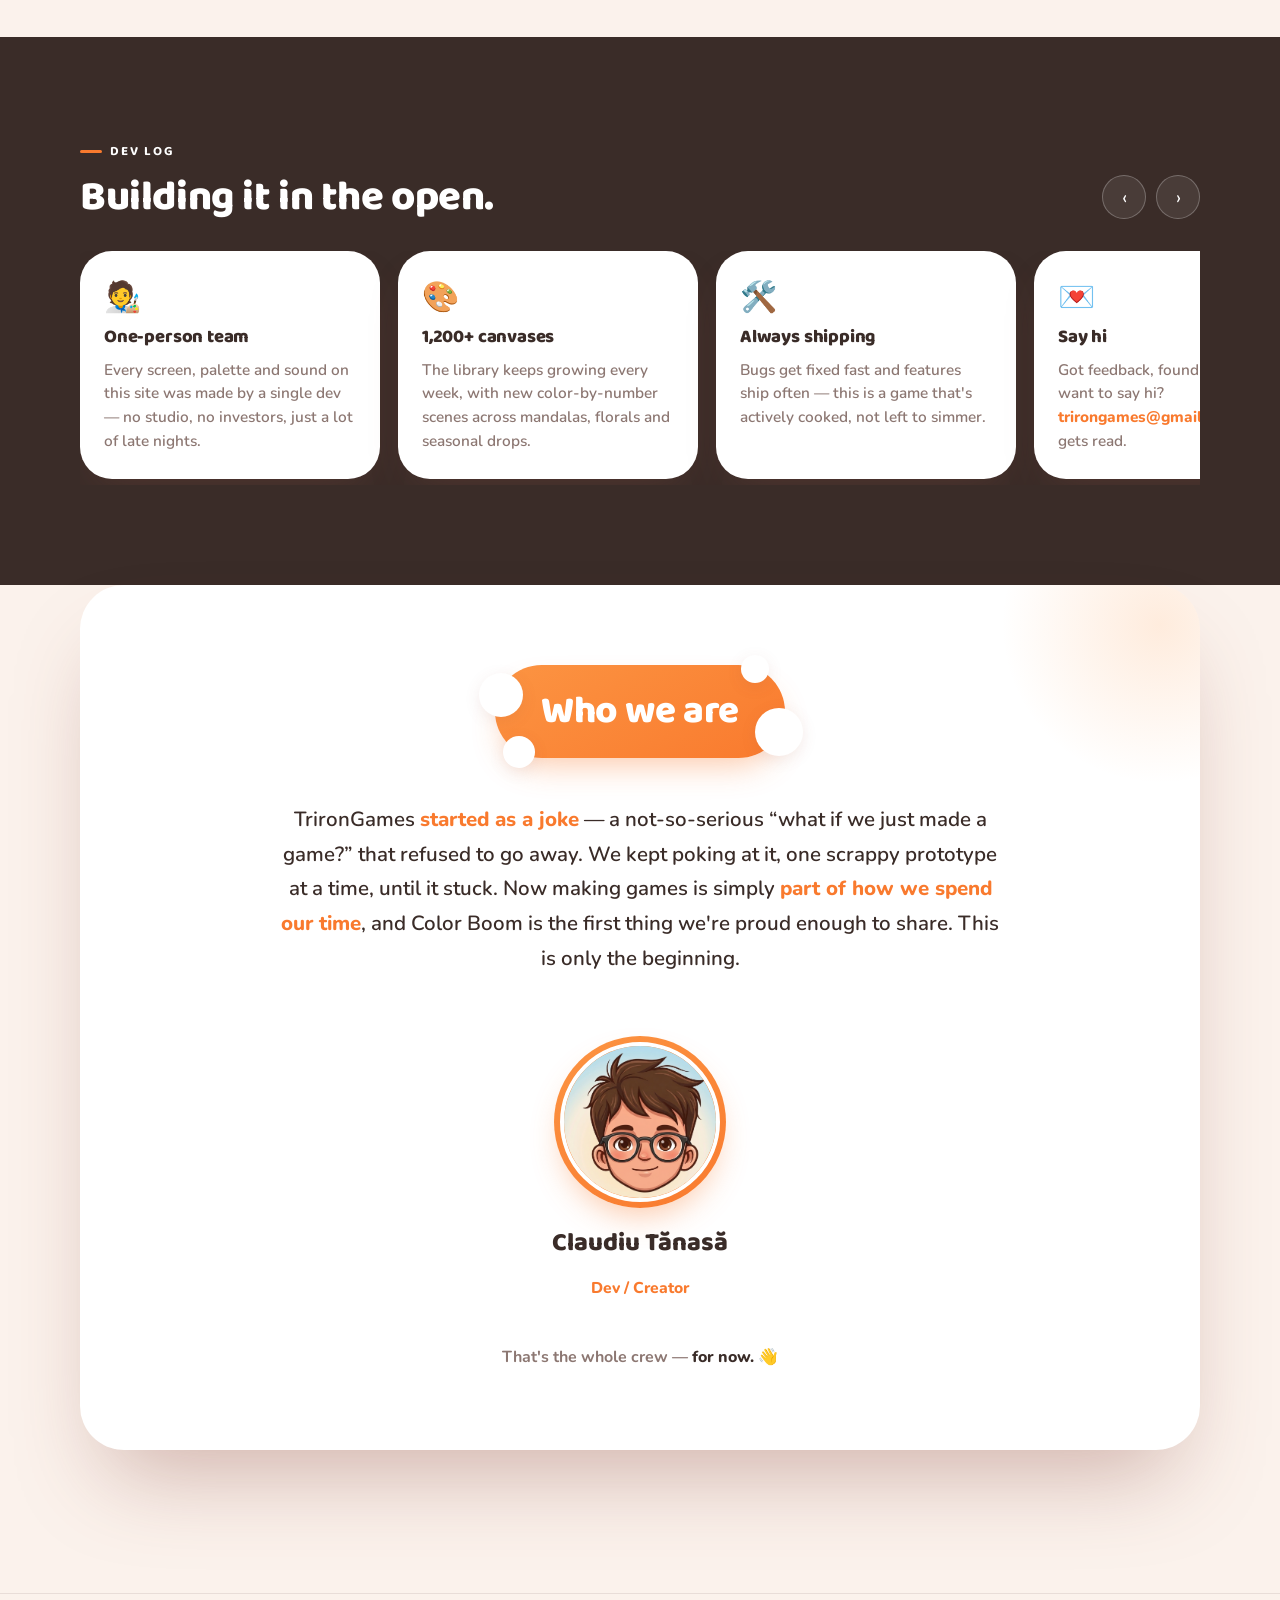
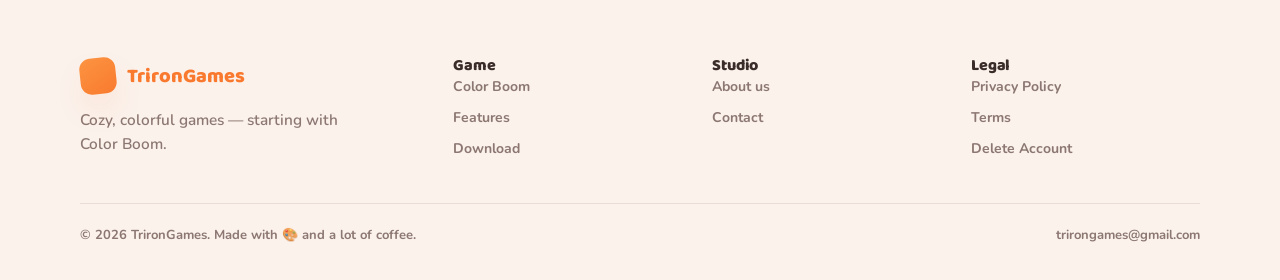
==== commit ab74d820: "Remove Gamification and CTA sections, merge Daily rewards + Compete Drop "A whole little economy" (G" ====
--- a/index.html
+++ b/index.html
@@ -4,6 +4,17 @@
 <meta charset="UTF-8" />
 <meta name="viewport" content="width=device-width, initial-scale=1.0" />
 <title>TrironGames — Cozy, colorful games</title>
+<meta name="description" content="TrironGames is a tiny indie studio making cozy, colorful mobile games — starting with Color Boom, a color-by-number game where every tile bursts into art." />
+<meta name="theme-color" content="#F97A2E" />
+<link rel="canonical" href="https://yuseres.github.io/colorboom/" />
+<meta property="og:type" content="website" />
+<meta property="og:site_name" content="TrironGames" />
+<meta property="og:title" content="TrironGames — Cozy, colorful games" />
+<meta property="og:description" content="A tiny indie studio making cozy, colorful mobile games — starting with Color Boom." />
+<meta property="og:url" content="https://yuseres.github.io/colorboom/" />
+<meta property="og:image" content="https://yuseres.github.io/colorboom/games/color-boom/assets/logo.png" />
+<meta name="twitter:card" content="summary_large_image" />
+<link rel="icon" type="image/png" href="assets/TrironGamesLogo2.png" />
 <link rel="preconnect" href="https://fonts.googleapis.com" />
 <link rel="preconnect" href="https://fonts.gstatic.com" crossorigin />
 <link href="https://fonts.googleapis.com/css2?family=Baloo+2:wght@500;600;700;800&family=Nunito:wght@400;600;700;800;900&display=swap" rel="stylesheet" />
@@ -26,7 +37,7 @@
   .home-hero h1 { font-size: clamp(3.1rem, 7.6vw, 6.6rem); color: #fff; text-shadow: 0 5px 0 rgba(0,0,0,.12); }
   .home-hero .tag {
     margin: 20px auto 0; max-width: 46ch; font-size: clamp(1.05rem, 1.6vw, 1.3rem);
-    color: rgba(255,255,255,.92); font-weight: 600;
+    color: #fff; font-weight: 600; text-shadow: 0 1px 2px rgba(0,0,0,.15);
   }
   .home-hero .actions { display: flex; gap: 14px; justify-content: center; margin-top: 30px; flex-wrap: wrap; }
   .home-hero .btn-primary { background: #fff; color: var(--primary); box-shadow: 0 16px 32px -10px rgba(0,0,0,.28); }
@@ -54,7 +65,7 @@
     display: flex; flex-direction: column; gap: 10px; box-shadow: var(--shadow-md);
   }
   .devlog-card .dl-em { font-size: 30px; }
-  .devlog-card h4 { font-family: var(--font-display); font-weight: 800; font-size: 1.15rem; color: var(--ink); }
+  .devlog-card h3 { font-family: var(--font-display); font-weight: 800; font-size: 1.15rem; color: var(--ink); }
   .devlog-card p { font-size: .96rem; color: var(--ink-2); font-weight: 600; line-height: 1.55; }
   .devlog-card p a { color: var(--primary); font-weight: 800; }
 
@@ -169,7 +180,7 @@
     <div class="games-grid">
       <div class="game-card">
         <div class="shot">
-          <img src="games/color-boom/assets/screens/library.png" alt="Color Boom art library screenshot" />
+          <img src="games/color-boom/assets/screens/library.png" alt="Color Boom art library screenshot" loading="lazy" decoding="async" />
         </div>
         <div class="info">
           <div class="icon-row">
@@ -199,22 +210,22 @@
     <div class="devlog-row" id="devlogRow">
       <article class="devlog-card">
         <span class="dl-em">🧑‍🎨</span>
-        <h4>One-person team</h4>
+        <h3>One-person team</h3>
         <p>Every screen, palette and sound on this site was made by a single dev — no studio, no investors, just a lot of late nights.</p>
       </article>
       <article class="devlog-card">
         <span class="dl-em">🎨</span>
-        <h4>1,200+ canvases</h4>
+        <h3>1,200+ canvases</h3>
         <p>The library keeps growing every week, with new color-by-number scenes across mandalas, florals and seasonal drops.</p>
       </article>
       <article class="devlog-card">
         <span class="dl-em">🛠️</span>
-        <h4>Always shipping</h4>
+        <h3>Always shipping</h3>
         <p>Bugs get fixed fast and features ship often — this is a game that's actively cooked, not left to simmer.</p>
       </article>
       <article class="devlog-card">
         <span class="dl-em">💌</span>
-        <h4>Say hi</h4>
+        <h3>Say hi</h3>
         <p>Got feedback, found a bug, or just want to say hi? <a href="mailto:trirongames@gmail.com">trirongames@gmail.com</a> always gets read.</p>
       </article>
     </div>
@@ -238,7 +249,7 @@
         the first thing we're proud enough to share. This is only the beginning.
       </p>
       <div class="who-member">
-        <div class="who-av-ring"><img src="assets/claudiu.png" alt="Claudiu Tănasă" /></div>
+        <div class="who-av-ring"><img src="assets/claudiu.png" alt="Claudiu Tănasă" loading="lazy" decoding="async" /></div>
         <b>Claudiu Tănasă</b>
         <small>Dev / Creator</small>
       </div>
@@ -259,22 +270,22 @@
         <p>Cozy, colorful games — starting with Color Boom.</p>
       </div>
       <div>
-        <h5>Game</h5>
+        <h4>Game</h4>
         <ul>
           <li><a href="games/color-boom/index.html">Color Boom</a></li>
           <li><a href="games/color-boom/index.html#features">Features</a></li>
-          <li><a href="games/color-boom/index.html#download">Download</a></li>
+          <li><a href="https://play.google.com/store/apps/details?id=com.colorboom.yuser" target="_blank" rel="noopener">Download</a></li>
         </ul>
       </div>
       <div>
-        <h5>Studio</h5>
+        <h4>Studio</h4>
         <ul>
           <li><a href="#studio">About us</a></li>
           <li><a href="mailto:trirongames@gmail.com">Contact</a></li>
         </ul>
       </div>
       <div>
-        <h5>Legal</h5>
+        <h4>Legal</h4>
         <ul>
           <li><a href="legal/privacy-policy.html">Privacy Policy</a></li>
           <li><a href="legal/terms.html">Terms</a></li>
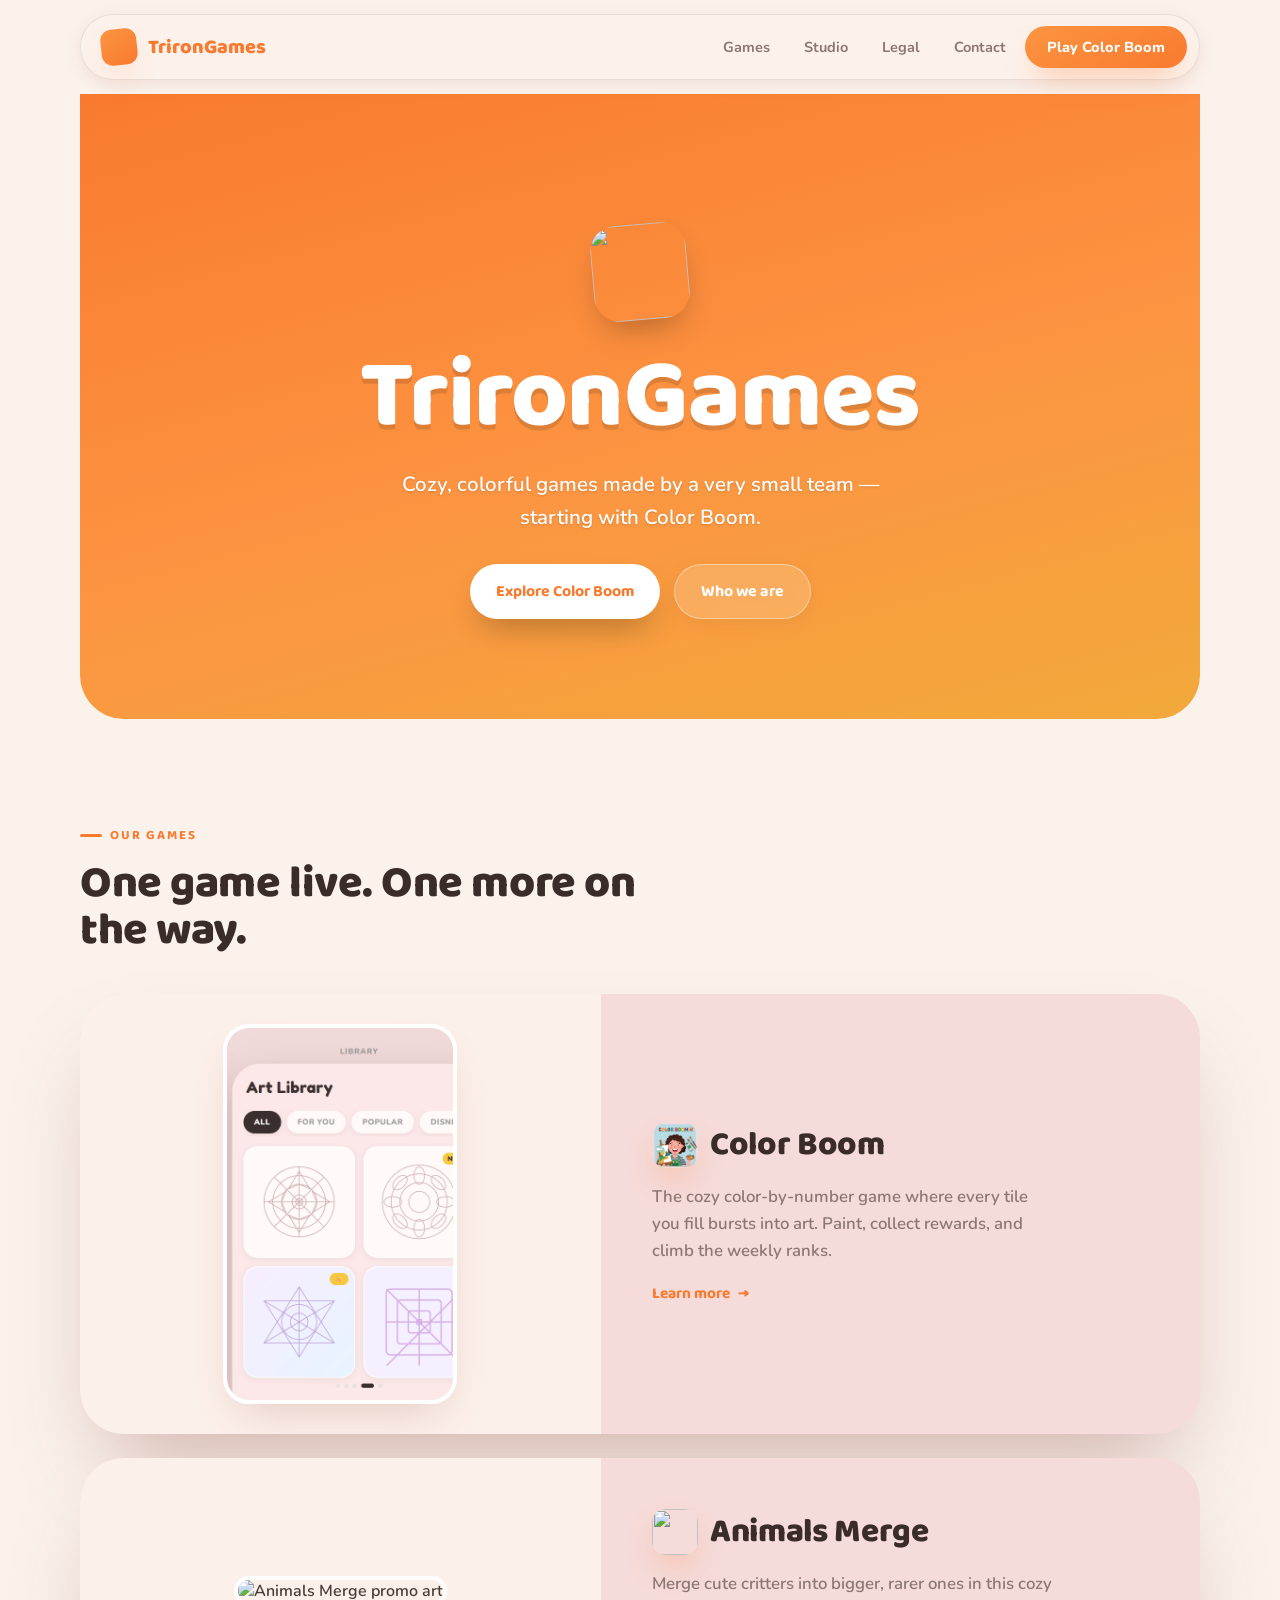
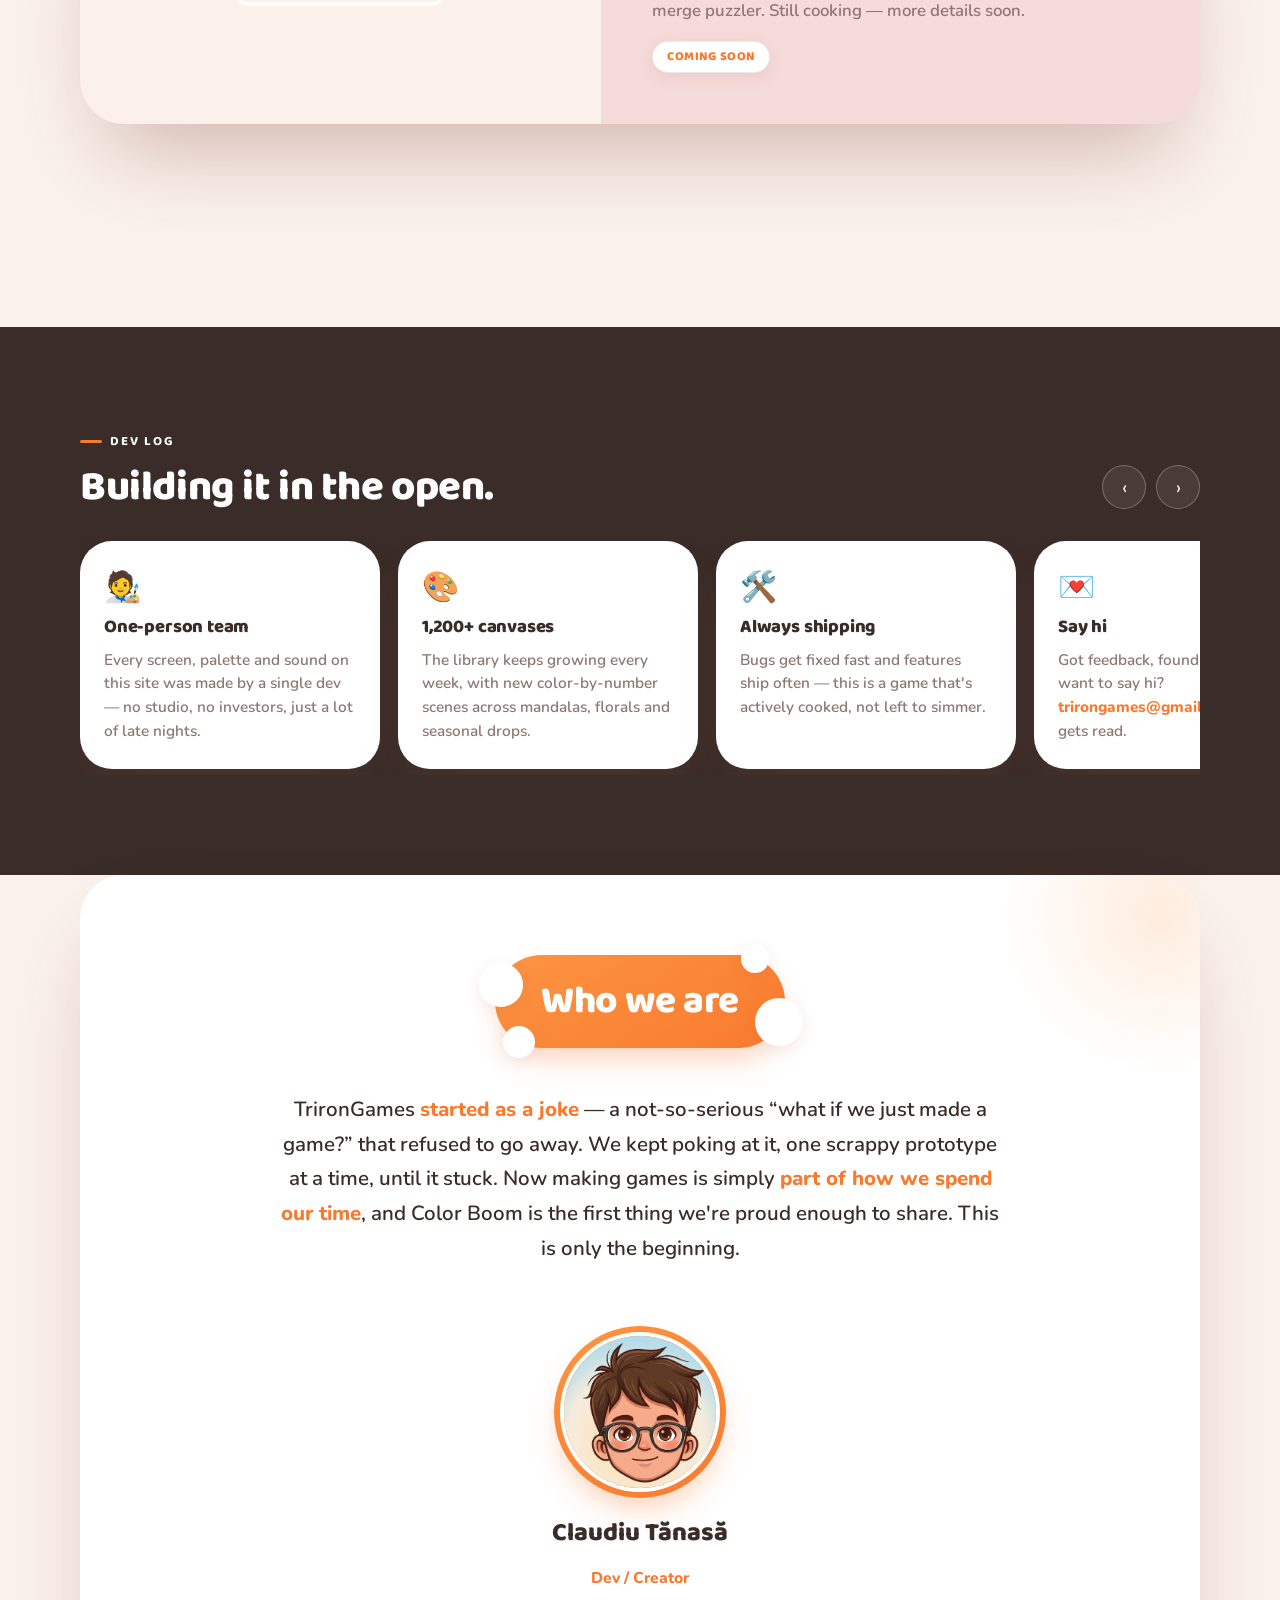
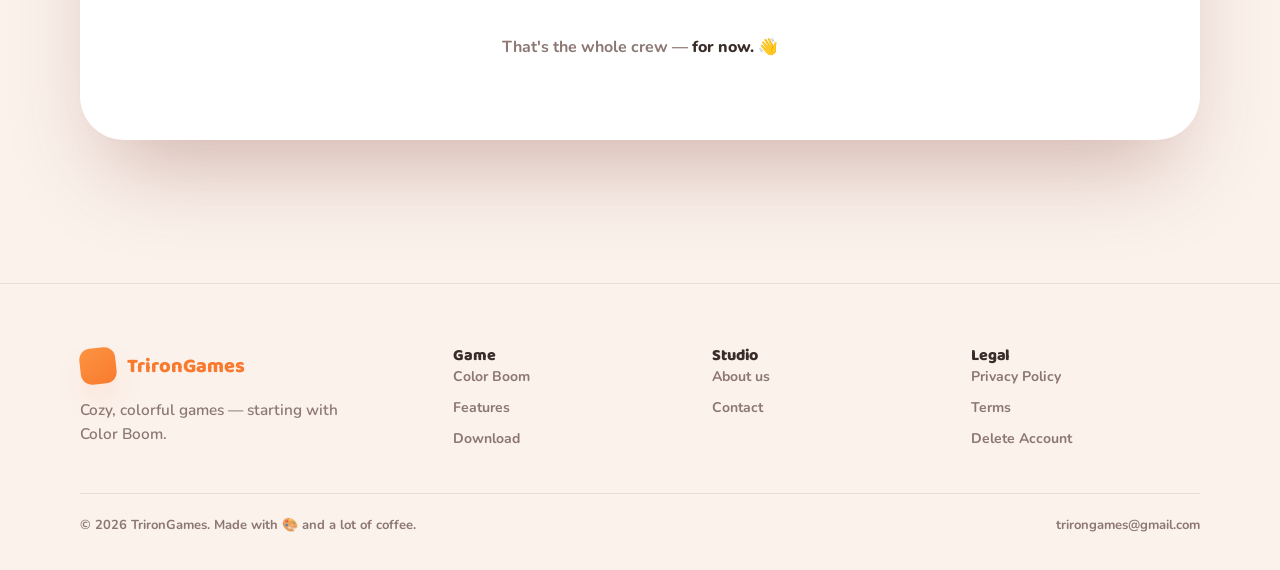
==== commit 54062613: "Update canonical/OG URLs for GitHub repo rename (colorboom -> trirongames) The yuseres/colorboom rep" ====
--- a/index.html
+++ b/index.html
@@ -6,13 +6,13 @@
 <title>TrironGames — Cozy, colorful games</title>
 <meta name="description" content="TrironGames is a tiny indie studio making cozy, colorful mobile games — starting with Color Boom, a color-by-number game where every tile bursts into art." />
 <meta name="theme-color" content="#F97A2E" />
-<link rel="canonical" href="https://yuseres.github.io/colorboom/" />
+<link rel="canonical" href="https://yuseres.github.io/trirongames/" />
 <meta property="og:type" content="website" />
 <meta property="og:site_name" content="TrironGames" />
 <meta property="og:title" content="TrironGames — Cozy, colorful games" />
 <meta property="og:description" content="A tiny indie studio making cozy, colorful mobile games — starting with Color Boom." />
-<meta property="og:url" content="https://yuseres.github.io/colorboom/" />
-<meta property="og:image" content="https://yuseres.github.io/colorboom/games/color-boom/assets/logo.png" />
+<meta property="og:url" content="https://yuseres.github.io/trirongames/" />
+<meta property="og:image" content="https://yuseres.github.io/trirongames/games/color-boom/assets/logo.png" />
 <meta name="twitter:card" content="summary_large_image" />
 <link rel="icon" type="image/png" href="assets/TrironGamesLogo2.png" />
 <link rel="preconnect" href="https://fonts.googleapis.com" />
@@ -89,6 +89,13 @@
   .game-card .learn { font-family: var(--font-display); font-weight: 700; font-size: 15.5px; display: inline-flex; align-items: center; gap: 8px; }
   .game-card .learn:hover .arrow { transform: translateX(3px); }
   .game-card .arrow { transition: transform .2s; }
+  .game-card.soon .shot img { opacity: .92; }
+  .coming-soon {
+    display: inline-flex; align-items: center; font-family: var(--font-display); font-weight: 800;
+    font-size: 12.5px; letter-spacing: .04em; text-transform: uppercase; color: var(--primary);
+    background: var(--card); border: 1px solid var(--line); border-radius: 999px; padding: 5px 14px;
+    box-shadow: var(--shadow-sm);
+  }
   @media (max-width: 800px) { .game-card { grid-template-columns: 1fr; } }
 
   /* Who we are (studio) */
@@ -175,7 +182,7 @@
   <div class="wrap">
     <div style="max-width:620px; margin-bottom: 40px;">
       <span class="eyebrow">Our games</span>
-      <h2 style="font-size:clamp(1.9rem,3.6vw,2.8rem); margin-top:14px;">One game so far. More on the way.</h2>
+      <h2 style="font-size:clamp(1.9rem,3.6vw,2.8rem); margin-top:14px;">One game live. One more on the way.</h2>
     </div>
     <div class="games-grid">
       <div class="game-card">
@@ -189,6 +196,19 @@
           </div>
           <p class="blurb">The cozy color-by-number game where every tile you fill bursts into art. Paint, collect rewards, and climb the weekly ranks.</p>
           <a class="learn" href="games/color-boom/index.html">Learn more <span class="arrow">→</span></a>
+        </div>
+      </div>
+      <div class="game-card soon">
+        <div class="shot">
+          <img src="games/animals-merge/assets/banner.jpg" alt="Animals Merge promo art" loading="lazy" decoding="async" />
+        </div>
+        <div class="info">
+          <div class="icon-row">
+            <div class="mini-mark"><img src="games/animals-merge/assets/icon.png" alt="" /></div>
+            <h3>Animals Merge</h3>
+          </div>
+          <p class="blurb">Merge cute critters into bigger, rarer ones in this cozy merge puzzler. Still cooking — more details soon.</p>
+          <span class="coming-soon">Coming soon</span>
         </div>
       </div>
     </div>
